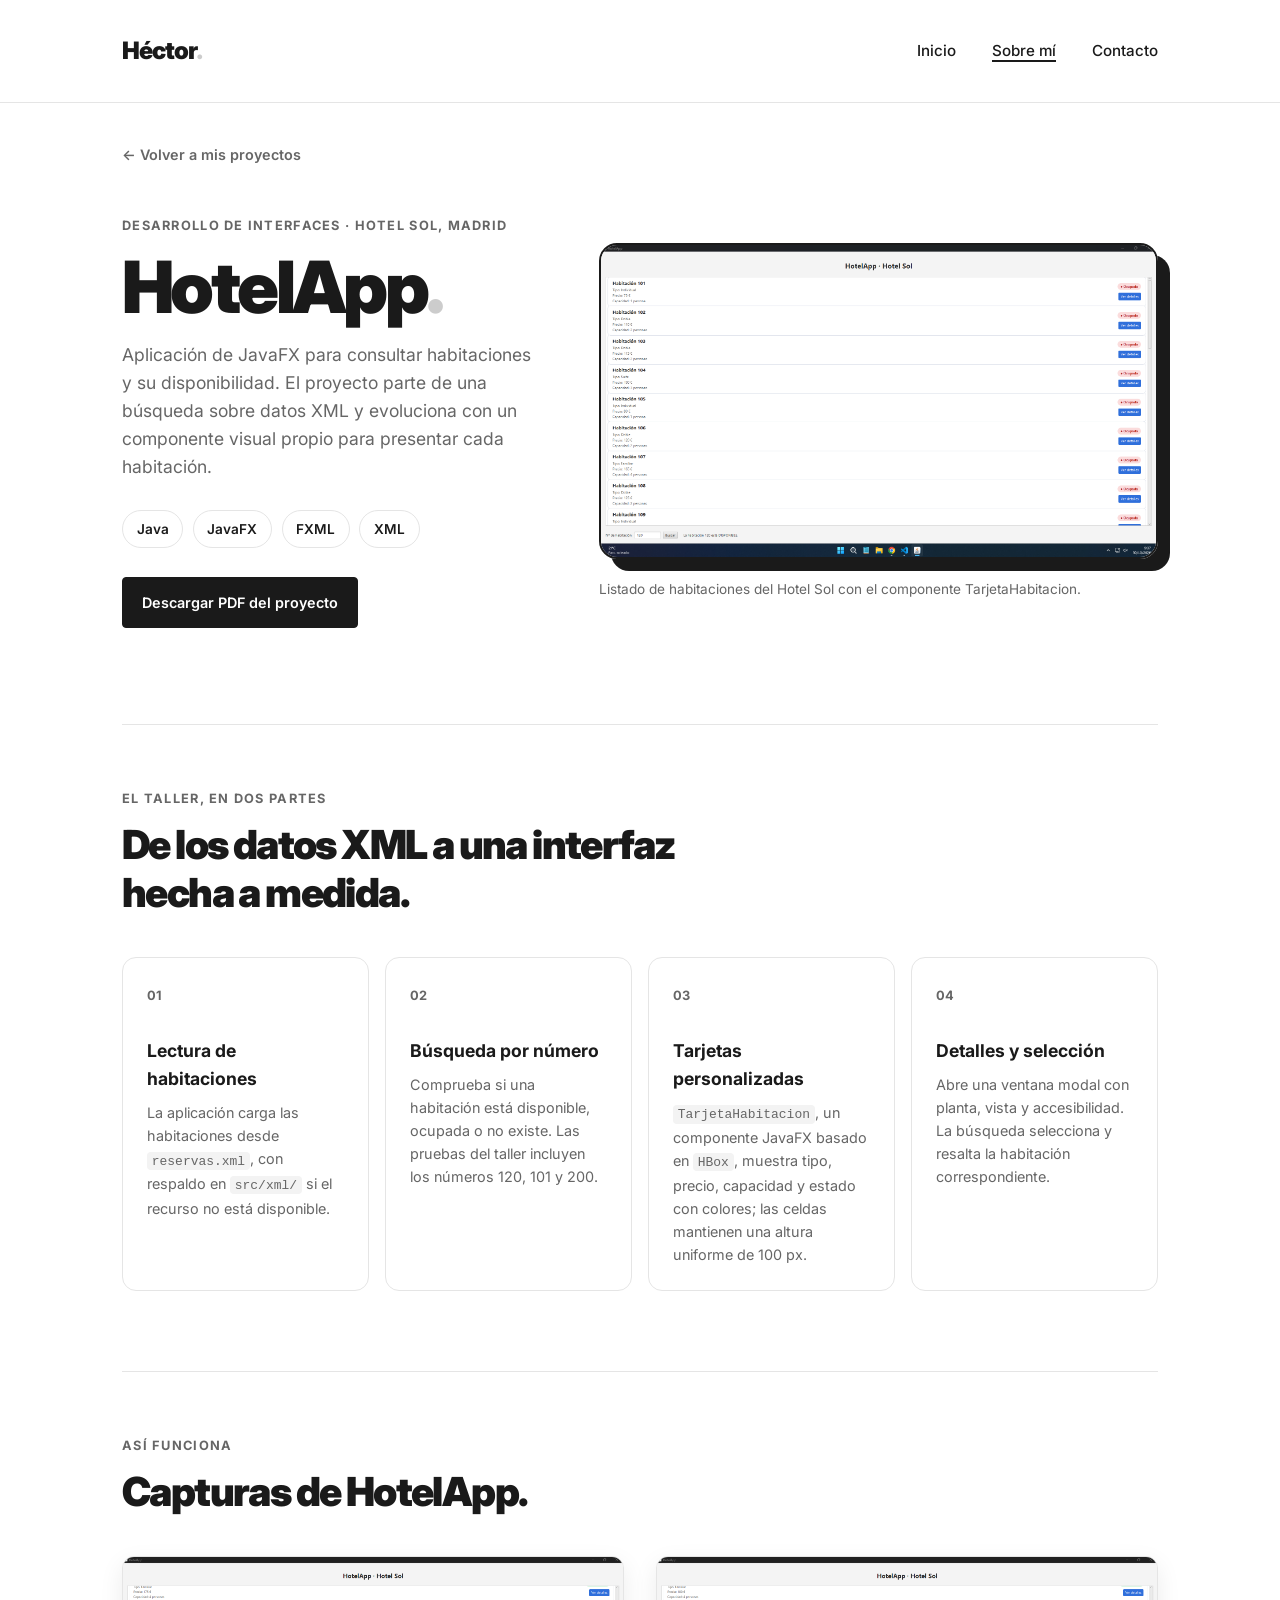
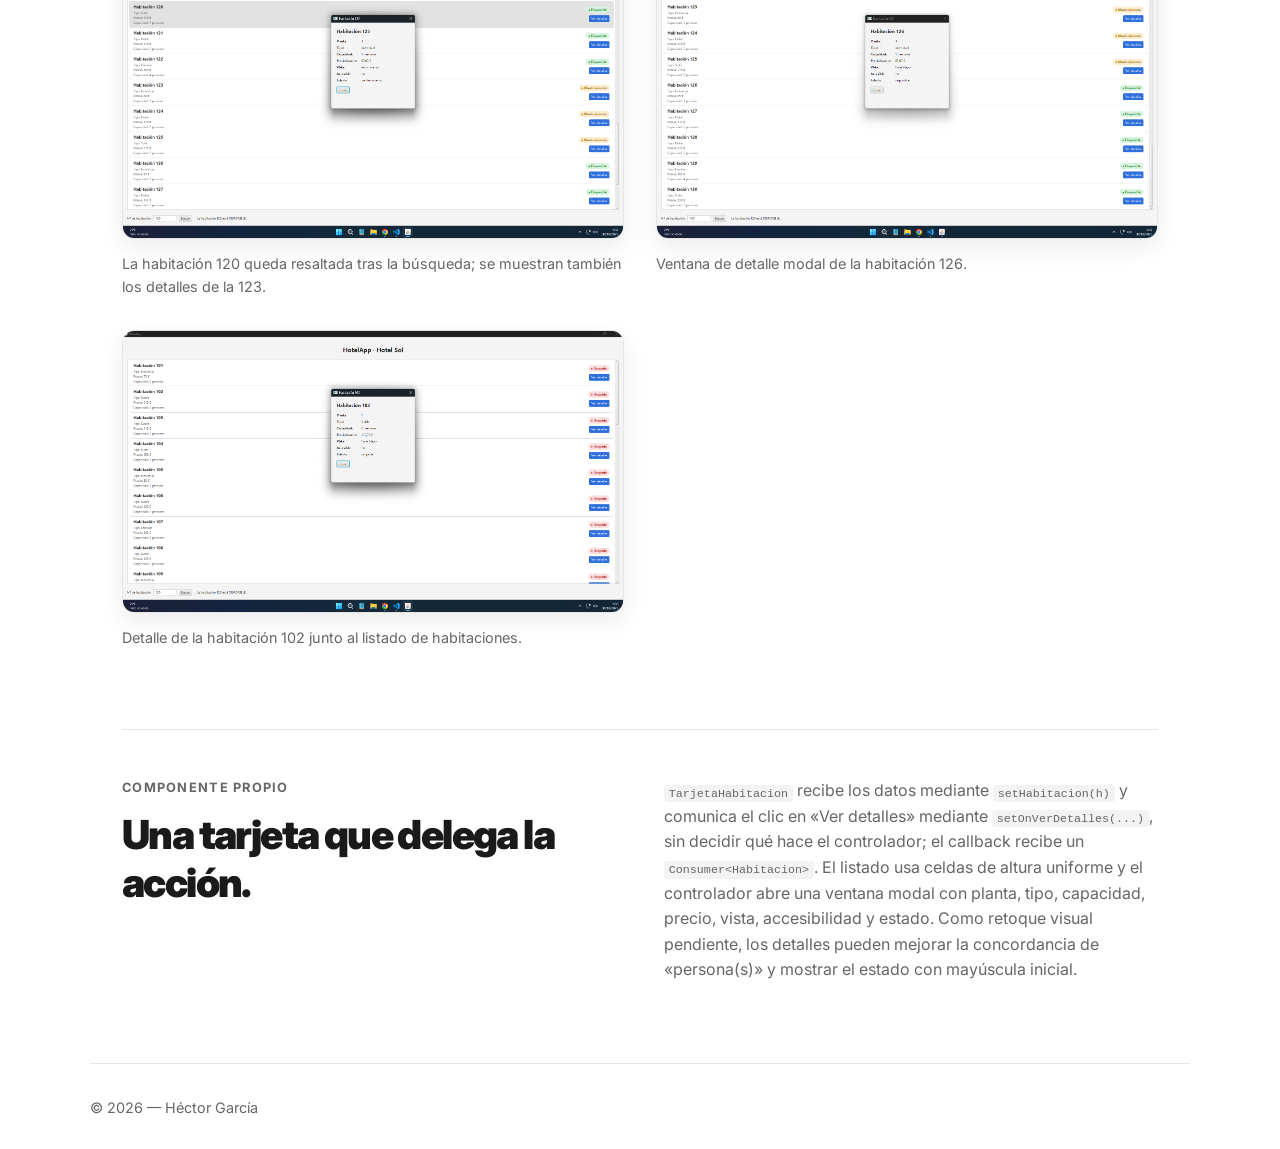
==== AppHotel.html @ c0d89db3 "commit 394" ====
<!doctype html>
<html lang="es">
  <head>
    <meta charset="utf-8" />
    <meta name="viewport" content="width=device-width, initial-scale=1" />
    <meta name="description" content="HotelApp, aplicación JavaFX del taller de Desarrollo de Interfaces: habitaciones, búsqueda por número y tarjetas con detalles." />
    <title>HotelApp — Héctor García</title>
    <link rel="stylesheet" href="CSS/AppHotel.css" />
  </head>
  <body>
    <header class="navbar">
      <div class="container">
        <a href="index.html" class="brand">Héctor<span>.</span></a>
        <nav class="nav-links" aria-label="Navegación principal">
          <a href="index.html">Inicio</a>
          <a href="Sobremi.html" class="active">Sobre mí</a>
          <a href="Contacto.html">Contacto</a>
        </nav>
      </div>
    </header>

    <main class="container">
      <a class="back-link" href="Sobremi.html">← Volver a mis proyectos</a>

      <section class="project-hero">
        <div class="project-heading">
          <p class="eyebrow">Desarrollo de Interfaces · Hotel Sol, Madrid</p>
          <h1>HotelApp<span>.</span></h1>
          <p class="description">
            Aplicación de JavaFX para consultar habitaciones y su disponibilidad. El proyecto
            parte de una búsqueda sobre datos XML y evoluciona con un componente visual propio
            para presentar cada habitación.
          </p>
          <div class="technology-list" aria-label="Tecnologías utilizadas">
            <span>Java</span>
            <span>JavaFX</span>
            <span>FXML</span>
            <span>XML</span>
          </div>
          <a class="download-button" href="pdfhotel.pdf" download="pdfhotel.pdf">Descargar PDF del proyecto</a>
        </div>

        <figure class="project-image">
          <img
            src="./hotelact1.png"
            alt="HotelApp mostrando tarjetas de habitaciones con precio, capacidad, estado y botón para ver detalles"
          />
          <figcaption>Listado de habitaciones del Hotel Sol con el componente TarjetaHabitacion.</figcaption>
        </figure>
      </section>

      <section class="features-section" aria-labelledby="features-heading">
        <div class="section-heading">
          <p class="eyebrow">El taller, en dos partes</p>
          <h2 id="features-heading">De los datos XML a una interfaz hecha a medida.</h2>
        </div>

        <div class="features-grid">
          <article class="feature-card">
            <span class="feature-number">01</span>
            <h3>Lectura de habitaciones</h3>
            <p>La aplicación carga las habitaciones desde <code>reservas.xml</code>, con respaldo en <code>src/xml/</code> si el recurso no está disponible.</p>
          </article>
          <article class="feature-card">
            <span class="feature-number">02</span>
            <h3>Búsqueda por número</h3>
            <p>Comprueba si una habitación está disponible, ocupada o no existe. Las pruebas del taller incluyen los números 120, 101 y 200.</p>
          </article>
          <article class="feature-card">
            <span class="feature-number">03</span>
            <h3>Tarjetas personalizadas</h3>
            <p><code>TarjetaHabitacion</code>, un componente JavaFX basado en <code>HBox</code>, muestra tipo, precio, capacidad y estado con colores; las celdas mantienen una altura uniforme de 100 px.</p>
          </article>
          <article class="feature-card">
            <span class="feature-number">04</span>
            <h3>Detalles y selección</h3>
            <p>Abre una ventana modal con planta, vista y accesibilidad. La búsqueda selecciona y resalta la habitación correspondiente.</p>
          </article>
        </div>
      </section>

      <section class="screenshots-section" aria-labelledby="screenshots-heading">
        <div class="section-heading">
          <p class="eyebrow">Así funciona</p>
          <h2 id="screenshots-heading">Capturas de HotelApp.</h2>
        </div>
        <div class="screenshots-grid">
          <figure class="screenshot-card">
            <img class="zoomable-image" src="./hotelact2.png" alt="Habitación 120 seleccionada en gris y ventana modal con los detalles de la habitación 123" loading="lazy" tabindex="0" role="button" aria-label="Ampliar captura: búsqueda de habitación 120 y detalle de la 123" />
            <figcaption>La habitación 120 queda resaltada tras la búsqueda; se muestran también los detalles de la 123.</figcaption>
          </figure>
          <figure class="screenshot-card">
            <img class="zoomable-image" src="./hotelact3.png" alt="Ventana de detalles de la habitación 126 con planta, tipo, capacidad, precio, vista, accesibilidad y estado" loading="lazy" tabindex="0" role="button" aria-label="Ampliar captura: ventana de detalle de la habitación 126" />
            <figcaption>Ventana de detalle modal de la habitación 126.</figcaption>
          </figure>
          <figure class="screenshot-card">
            <img class="zoomable-image" src="./hotelact4.png" alt="Ventana de detalles de la habitación 102 sobre el listado de habitaciones" loading="lazy" tabindex="0" role="button" aria-label="Ampliar captura: ventana de detalle de la habitación 102" />
            <figcaption>Detalle de la habitación 102 junto al listado de habitaciones.</figcaption>
          </figure>
        </div>
      </section>

      <dialog class="image-zoom" aria-label="Captura ampliada">
        <button class="image-zoom-close" type="button" aria-label="Cerrar imagen ampliada">×</button>
        <img class="image-zoom-content" alt="" />
      </dialog>

      <section class="project-info" aria-labelledby="approach-heading">
        <div>
          <p class="eyebrow">Componente propio</p>
          <h2 id="approach-heading">Una tarjeta que delega la acción.</h2>
        </div>
        <p>
          <code>TarjetaHabitacion</code> recibe los datos mediante <code>setHabitacion(h)</code> y
          comunica el clic en «Ver detalles» mediante <code>setOnVerDetalles(...)</code>, sin
          decidir qué hace el controlador; el callback recibe un <code>Consumer&lt;Habitacion&gt;</code>.
          El listado usa celdas de altura uniforme y el
          controlador abre una ventana modal con planta, tipo, capacidad, precio, vista,
          accesibilidad y estado. Como retoque visual pendiente, los detalles pueden mejorar la
          concordancia de «persona(s)» y mostrar el estado con mayúscula inicial.
        </p>
      </section>
    </main>

    <footer class="footer container">
      <p>© <span id="year"></span> — Héctor García</p>
    </footer>

    <script>
      document.getElementById('year').textContent = new Date().getFullYear();

      const zoomDialog = document.querySelector('.image-zoom');
      const zoomImage = document.querySelector('.image-zoom-content');

      document.querySelectorAll('.zoomable-image').forEach((image) => {
        const openZoom = () => {
          zoomImage.src = image.src;
          zoomImage.alt = image.alt;
          zoomDialog.showModal();
        };

        image.addEventListener('click', openZoom);
        image.addEventListener('keydown', (event) => {
          if (event.key === 'Enter' || event.key === ' ') {
            event.preventDefault();
            openZoom();
          }
        });
      });

      document.querySelector('.image-zoom-close').addEventListener('click', () => zoomDialog.close());
      zoomDialog.addEventListener('keydown', (event) => {
        if (event.key === 'Escape') zoomDialog.close();
      });
      zoomDialog.addEventListener('click', (event) => {
        if (event.target === zoomDialog) zoomDialog.close();
      });
      zoomDialog.addEventListener('close', () => {
        zoomImage.removeAttribute('src');
      });
    </script>
  </body>
</html>
---- CSS/AppHotel.css ----
@import url('https://fonts.googleapis.com/css2?family=Inter:wght@400;500;700;900&display=swap');

:root {
  --bg: #ffffff;
  --text: #1a1a1a;
  --muted: #666666;
  --border: #e5e5e5;
  --container-width: 1100px;
}

* { box-sizing: border-box; margin: 0; padding: 0; }

body {
  font-family: 'Inter', -apple-system, sans-serif;
  background-color: var(--bg);
  color: var(--text);
  line-height: 1.6;
  -webkit-font-smoothing: antialiased;
}

.container {
  max-width: var(--container-width);
  margin: 0 auto;
  padding: 0 2rem;
}

.navbar { padding: 2rem 0; border-bottom: 1px solid var(--border); }
.navbar .container { display: flex; justify-content: space-between; align-items: center; }
.brand { font-weight: 900; font-size: 1.5rem; text-decoration: none; color: var(--text); letter-spacing: -1px; }
.brand span, h1 span { color: #ccc; }
.nav-links a { text-decoration: none; color: var(--text); font-weight: 500; margin-left: 2rem; font-size: 0.95rem; }
.nav-links a:hover, .nav-links a.active { border-bottom: 2px solid var(--text); }

.back-link {
  display: inline-block;
  margin-top: 2.5rem;
  color: var(--muted);
  text-decoration: none;
  font-size: 0.9rem;
  font-weight: 600;
}
.back-link:hover { color: var(--text); }

.project-hero {
  display: grid;
  grid-template-columns: 0.85fr 1.15fr;
  gap: 4rem;
  align-items: center;
  padding: 3rem 0 6rem;
}
.eyebrow {
  color: var(--muted);
  font-size: 0.8rem;
  font-weight: 700;
  letter-spacing: 0.1em;
  text-transform: uppercase;
}
h1 {
  margin: 0.8rem 0 1rem;
  font-size: clamp(2.8rem, 6vw, 4.5rem);
  font-weight: 900;
  letter-spacing: -0.05em;
  line-height: 1.05;
}
.description { max-width: 440px; color: var(--muted); font-size: 1.1rem; }
.technology-list { display: flex; flex-wrap: wrap; gap: 0.6rem; margin-top: 1.8rem; }
.technology-list span {
  padding: 0.45rem 0.85rem;
  border: 1px solid var(--border);
  border-radius: 100px;
  font-size: 0.85rem;
  font-weight: 600;
}
.download-button {
  display: inline-block;
  margin-top: 1.8rem;
  padding: 0.8rem 1.2rem;
  border: 1px solid var(--text);
  border-radius: 4px;
  background: var(--text);
  color: #fff;
  font-size: 0.9rem;
  font-weight: 600;
  text-decoration: none;
  transition: transform 0.2s, box-shadow 0.2s;
}
.download-button:hover { transform: translateY(-2px); box-shadow: 0 4px 12px rgba(0, 0, 0, 0.12); }
.download-button:focus-visible { outline: 2px solid var(--text); outline-offset: 4px; }

.project-image { min-width: 0; }
.project-image img {
  display: block;
  width: 100%;
  border: 2px solid var(--text);
  border-radius: 18px;
  box-shadow: 12px 12px 0 var(--text);
}
.project-image figcaption { margin-top: 1.2rem; color: var(--muted); font-size: 0.85rem; }

.features-section { padding: 4rem 0 5rem; border-top: 1px solid var(--border); }
.section-heading { max-width: 620px; margin-bottom: 2.5rem; }
h2 { font-size: clamp(1.8rem, 4vw, 2.5rem); font-weight: 900; letter-spacing: -0.04em; line-height: 1.2; }
.section-heading h2 { margin-top: 0.75rem; }
.features-grid { display: grid; grid-template-columns: repeat(4, 1fr); gap: 1rem; }
.feature-card { min-height: 220px; padding: 1.5rem; border: 1px solid var(--border); border-radius: 14px; }
.feature-number { color: var(--muted); font-size: 0.8rem; font-weight: 700; }
.feature-card h3 { margin: 1.8rem 0 0.5rem; font-size: 1.1rem; }
.feature-card p { color: var(--muted); font-size: 0.9rem; }
.feature-card code, .project-info code { padding: 0.1rem 0.3rem; border-radius: 4px; background: #f3f3f3; font-size: 0.9em; }

.screenshots-section { padding: 4rem 0 5rem; border-top: 1px solid var(--border); }
.screenshots-grid { display: grid; grid-template-columns: repeat(2, minmax(0, 1fr)); gap: 2rem; }
.screenshot-card { min-width: 0; }
.screenshot-card img {
  display: block;
  width: 100%;
  height: auto;
  border: 1px solid var(--border);
  border-radius: 12px;
  box-shadow: 0 8px 24px rgba(0, 0, 0, 0.08);
}
.zoomable-image { cursor: zoom-in; }
.zoomable-image:focus-visible { outline: 3px solid var(--text); outline-offset: 4px; }
.screenshot-card figcaption { margin-top: 0.8rem; color: var(--muted); font-size: 0.9rem; }

.image-zoom {
  position: fixed;
  inset: 0;
  width: min(94vw, 1500px);
  max-width: none;
  max-height: 92vh;
  margin: auto;
  padding: 3rem 1rem 1rem;
  overflow: auto;
  border: 0;
  border-radius: 12px;
  background: #111;
}
.image-zoom::backdrop { background: rgba(0, 0, 0, 0.85); }
.image-zoom-content { display: block; width: 100%; height: auto; margin: auto; }
.image-zoom-close {
  position: absolute;
  top: 0.5rem;
  right: 0.75rem;
  width: 2.25rem;
  height: 2.25rem;
  border: 1px solid rgba(255, 255, 255, 0.6);
  border-radius: 50%;
  background: #222;
  color: #fff;
  font-size: 1.5rem;
  line-height: 1;
  cursor: pointer;
}
.image-zoom-close:focus-visible { outline: 2px solid #fff; outline-offset: 3px; }

.project-info {
  display: grid;
  grid-template-columns: 1fr 1fr;
  gap: 3rem;
  align-items: start;
  padding: 3rem 0 5rem;
  border-top: 1px solid var(--border);
}
.project-info h2 { margin-top: 0.75rem; }
.project-info > p { color: var(--muted); }

.footer { padding: 2rem 0; border-top: 1px solid var(--border); color: var(--muted); font-size: 0.9rem; }

@media (max-width: 850px) {
  .project-hero { grid-template-columns: 1fr; gap: 2.5rem; }
  .features-grid { grid-template-columns: repeat(2, 1fr); }
  .screenshots-grid { gap: 1.5rem; }
}

@media (max-width: 560px) {
  .container { padding: 0 1.25rem; }
  .navbar { padding: 1.5rem 0; }
  .nav-links a { margin-left: 0.8rem; font-size: 0.8rem; }
  .project-hero { padding: 2rem 0 4rem; }
  .features-grid, .screenshots-grid, .project-info { grid-template-columns: 1fr; }
  .feature-card { min-height: 0; }
}
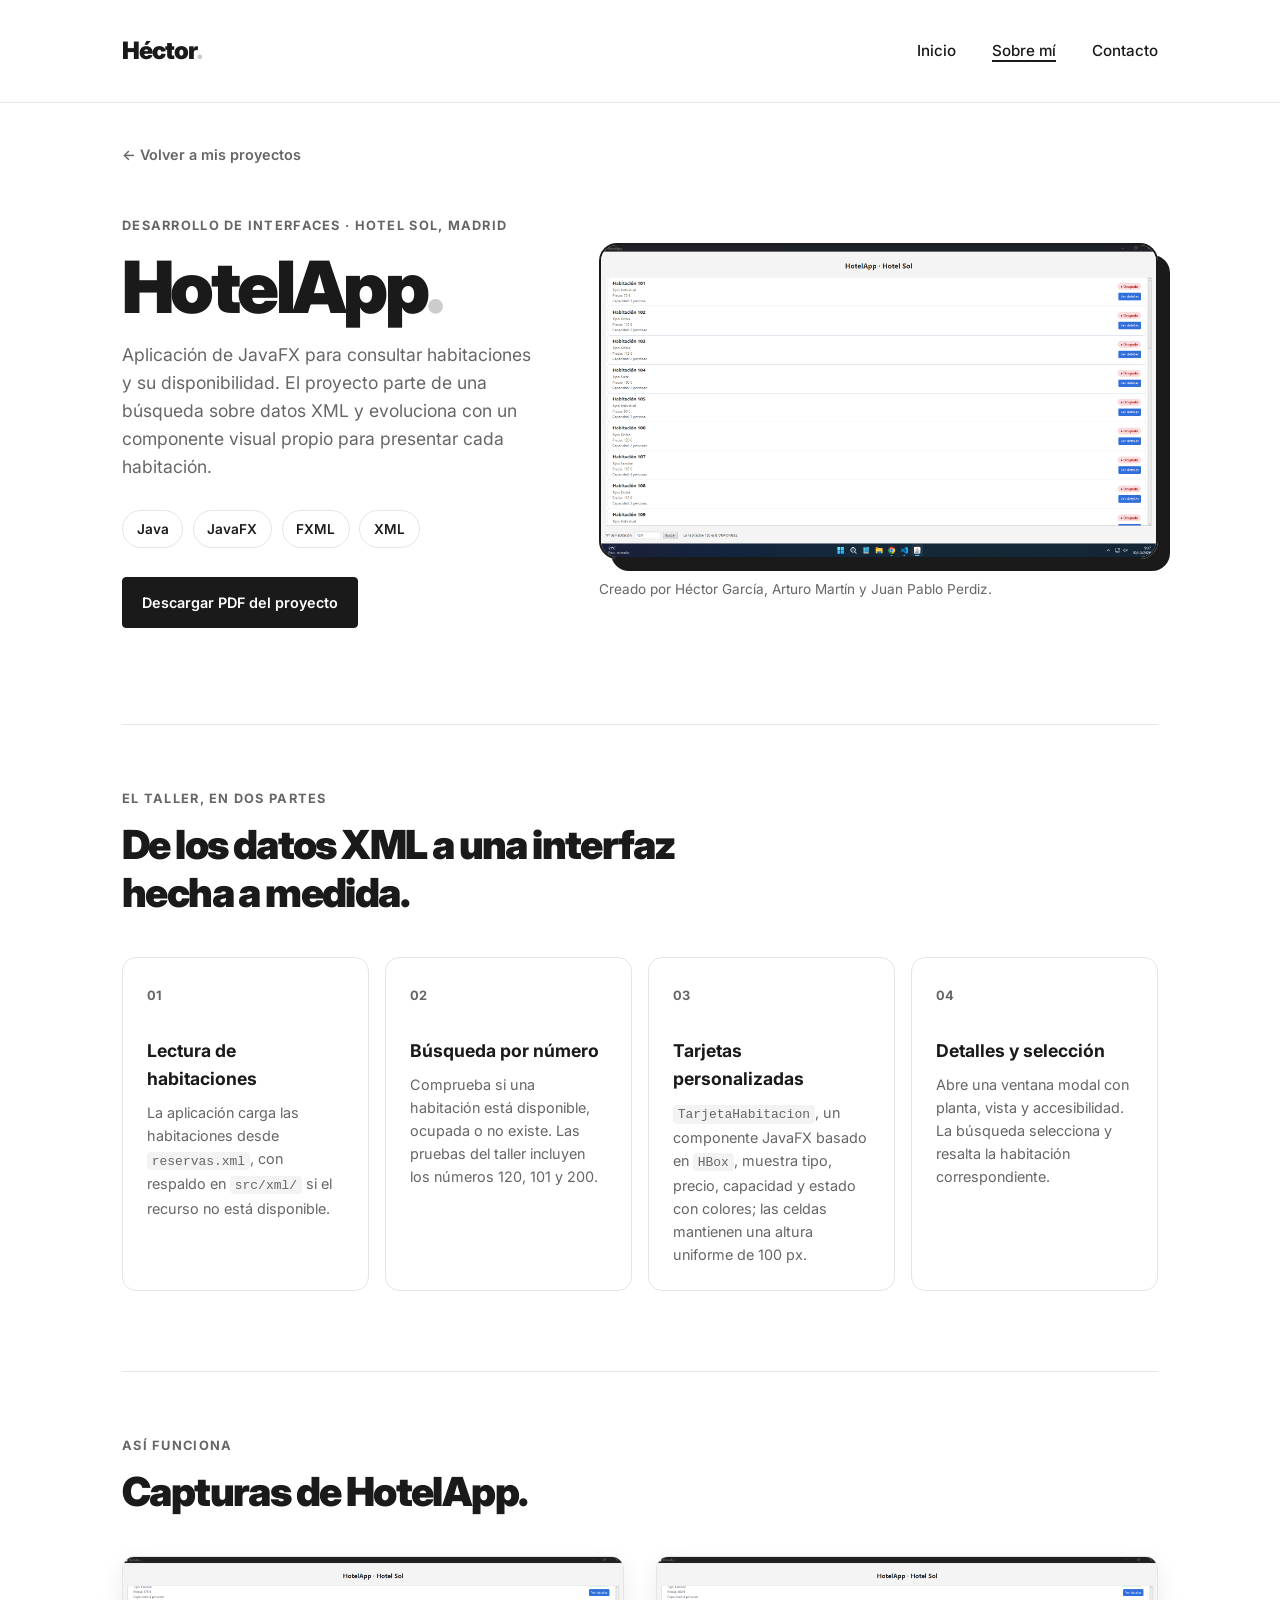
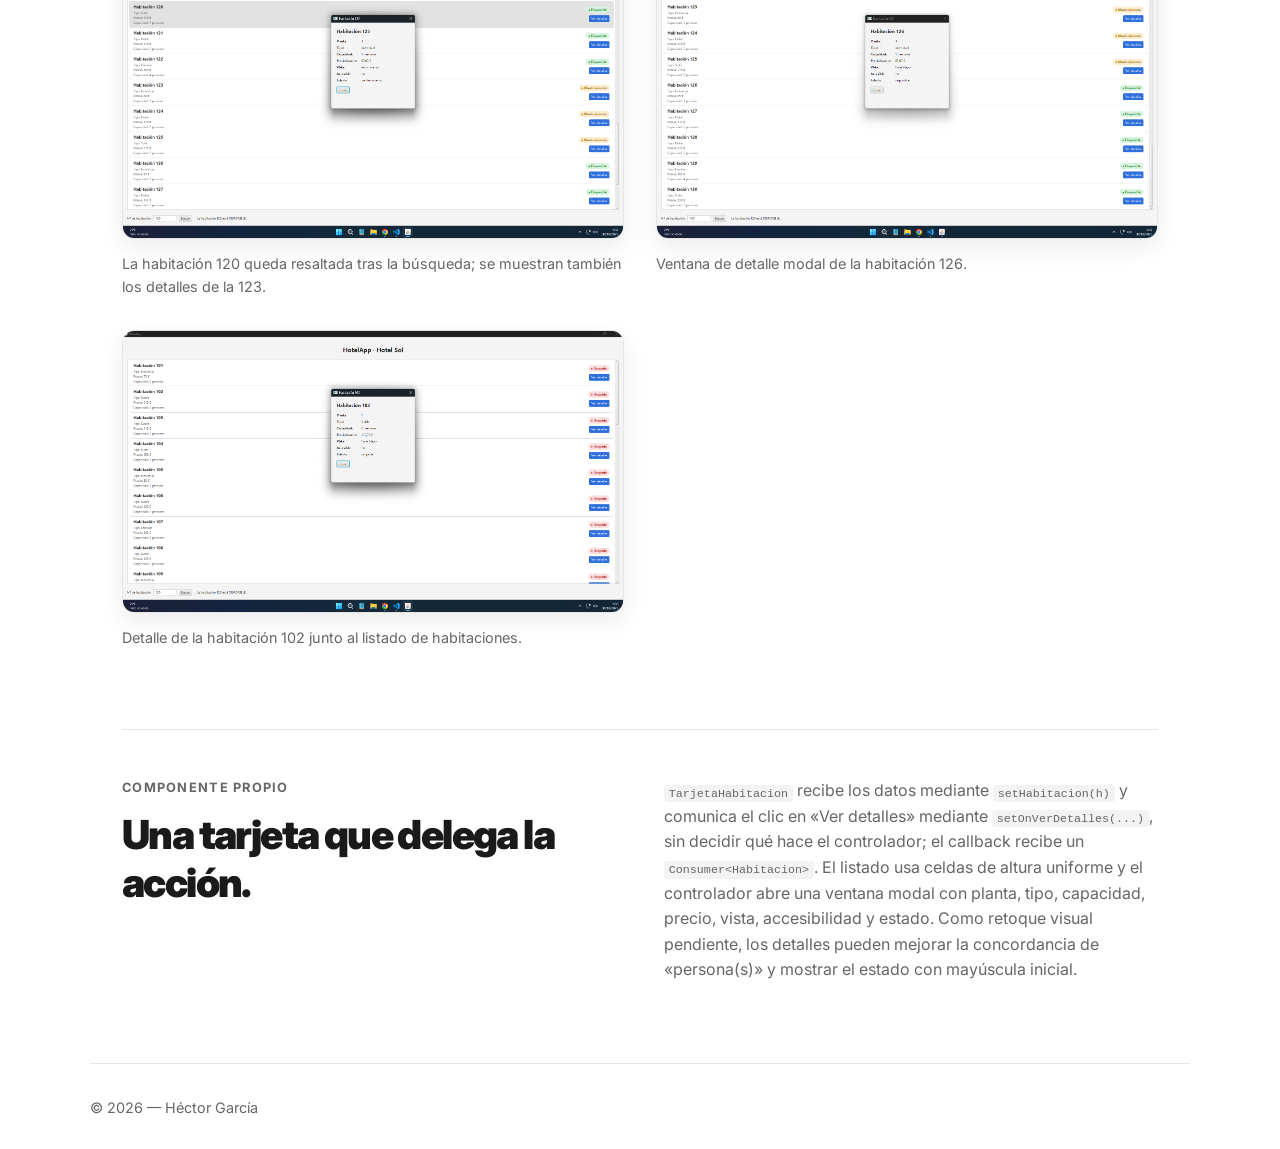
==== commit acc20788: "commit 3945" ====
--- a/AppHotel.html
+++ b/AppHotel.html
@@ -45,7 +45,7 @@
             src="./hotelact1.png"
             alt="HotelApp mostrando tarjetas de habitaciones con precio, capacidad, estado y botón para ver detalles"
           />
-          <figcaption>Listado de habitaciones del Hotel Sol con el componente TarjetaHabitacion.</figcaption>
+          <figcaption>Creado por Héctor García, Arturo Martín y Juan Pablo Perdiz.</figcaption>
         </figure>
       </section>
 
